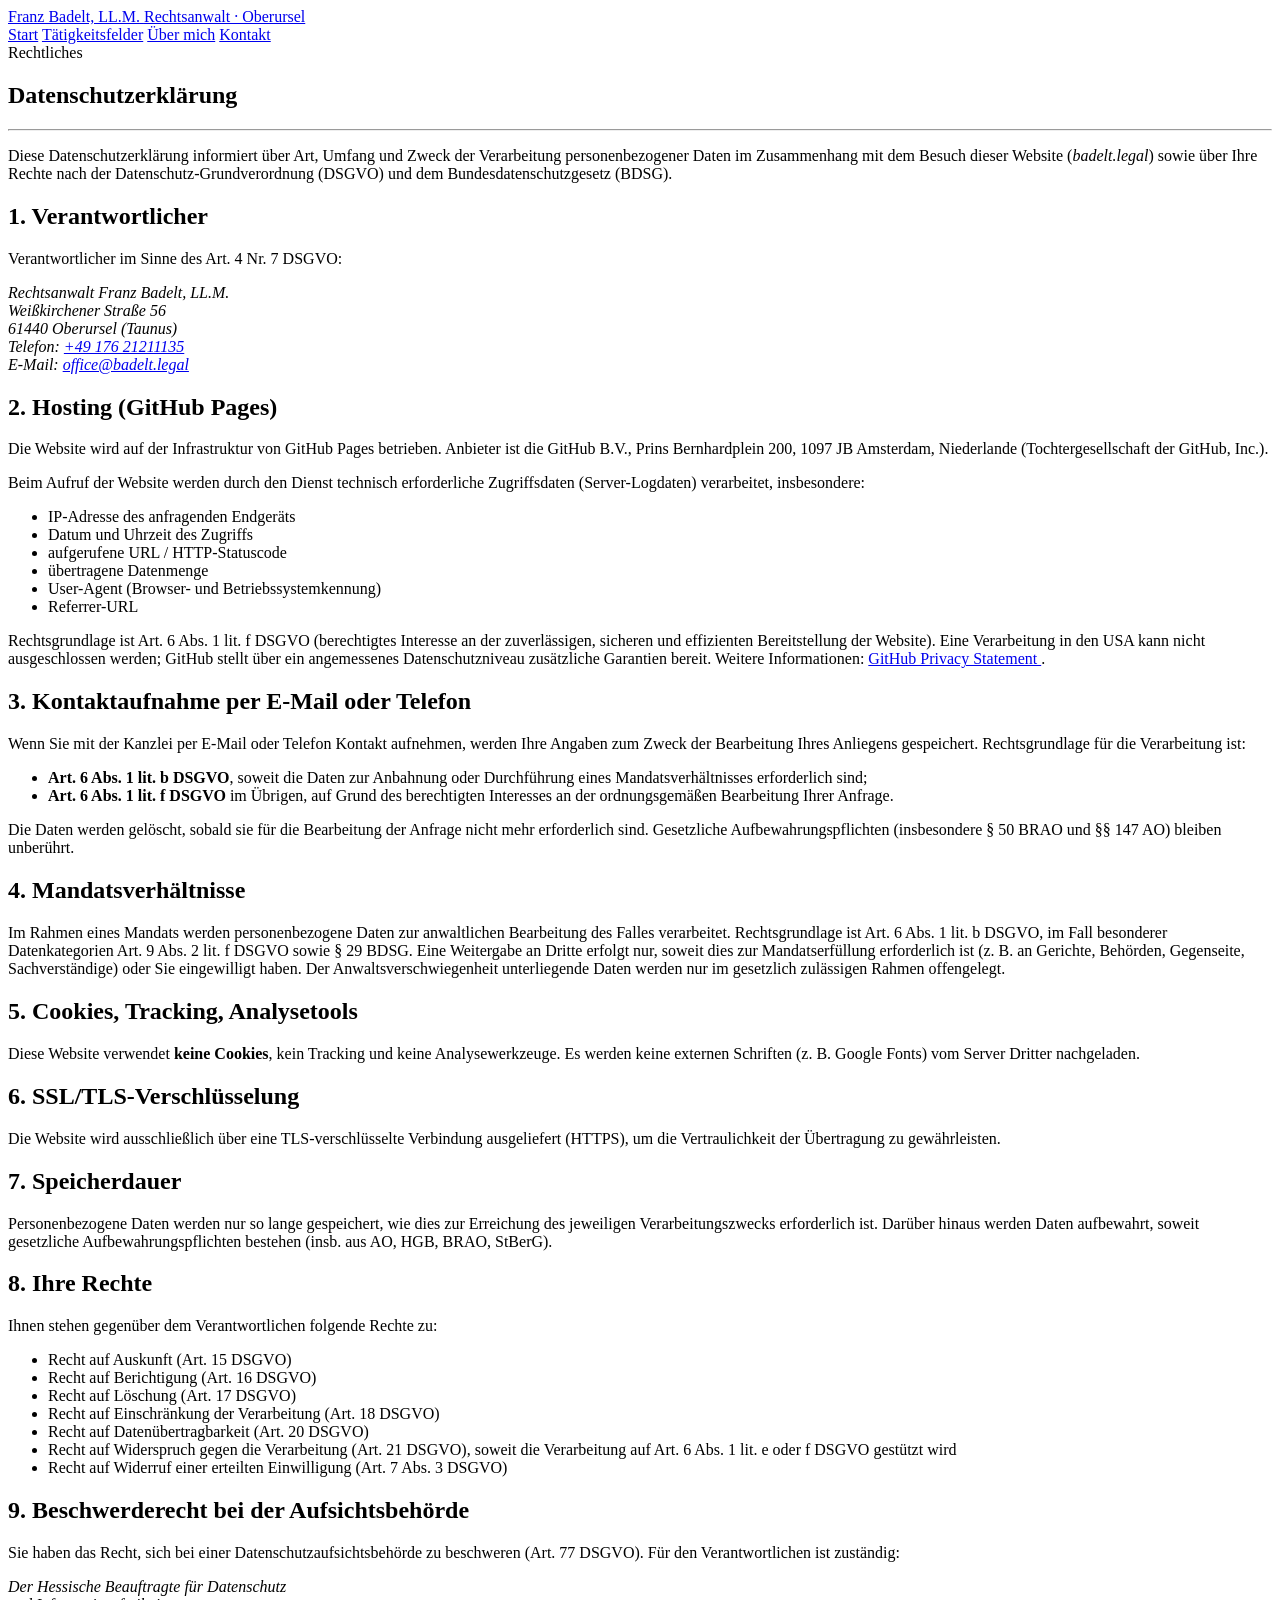
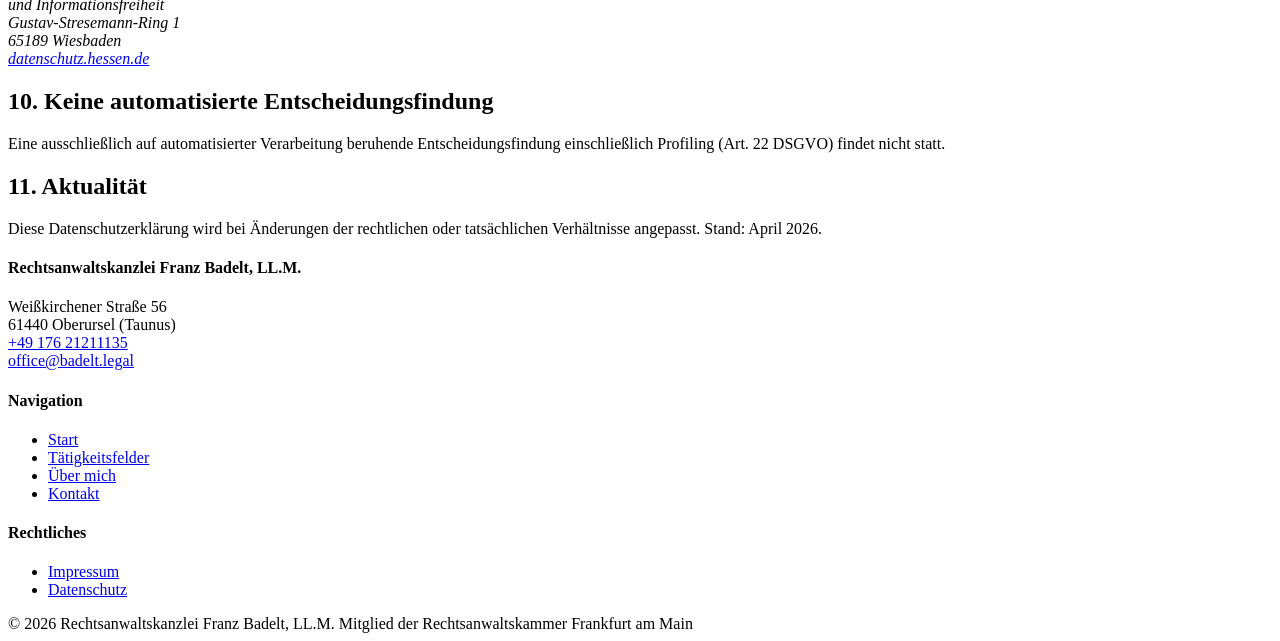
==== datenschutz.html @ c459e948 "initial commit" ====
<!DOCTYPE html>
<html lang="de">
<head>
    <meta charset="UTF-8">
    <meta name="viewport" content="width=device-width, initial-scale=1.0">
    <title>Datenschutz &ndash; Rechtsanwaltskanzlei Franz Badelt, LL.M.</title>
    <meta name="description" content="Informationen zur Verarbeitung personenbezogener Daten bei Besuch und Nutzung der Website badelt.legal gemäß Art. 13, 14 DSGVO.">
    <meta name="robots" content="noindex, follow">
    <link rel="canonical" href="https://badelt.legal/datenschutz.html">
    <link rel="stylesheet" href="css/style.css">
</head>
<body>

<header class="site-header">
    <div class="container site-header__inner">
        <a class="brand" href="index.html" aria-label="Startseite Rechtsanwaltskanzlei Franz Badelt">
            <span class="brand__name">Franz Badelt, LL.M.</span>
            <span class="brand__sub">Rechtsanwalt &middot; Oberursel</span>
        </a>
        <nav class="nav" aria-label="Hauptnavigation">
            <a href="index.html">Start</a>
            <a href="leistungen.html">Tätigkeitsfelder</a>
            <a href="ueber-mich.html">Über mich</a>
            <a href="kontakt.html">Kontakt</a>
        </nav>
    </div>
</header>

<main>

<section class="section">
    <div class="container">

        <div class="prose">
            <span class="eyebrow">Rechtliches</span>
            <h1>Datenschutzerklärung</h1>
            <hr class="divider" aria-hidden="true">
            <p>
                Diese Datenschutzerklärung informiert über Art, Umfang und Zweck der
                Verarbeitung personenbezogener Daten im Zusammenhang mit dem Besuch
                dieser Website (<em>badelt.legal</em>) sowie über Ihre Rechte nach
                der Datenschutz-Grundverordnung (DSGVO) und dem
                Bundesdatenschutzgesetz (BDSG).
            </p>

            <h2>1. Verantwortlicher</h2>
            <p>
                Verantwortlicher im Sinne des Art. 4 Nr. 7 DSGVO:
            </p>
            <address>
                Rechtsanwalt Franz Badelt, LL.M.<br>
                Weißkirchener Straße 56<br>
                61440 Oberursel (Taunus)<br>
                Telefon: <a href="tel:+4917621211135">+49&nbsp;176&nbsp;21211135</a><br>
                E-Mail: <a href="mailto:office@badelt.legal">office@badelt.legal</a>
            </address>

            <h2>2. Hosting (GitHub Pages)</h2>
            <p>
                Die Website wird auf der Infrastruktur von GitHub Pages betrieben.
                Anbieter ist die GitHub B.V., Prins Bernhardplein 200, 1097 JB Amsterdam,
                Niederlande (Tochter&shy;gesellschaft der GitHub, Inc.).
            </p>
            <p>
                Beim Aufruf der Website werden durch den Dienst technisch
                erforderliche Zugriffs&shy;daten (Server-Logdaten) verarbeitet,
                insbesondere:
            </p>
            <ul>
                <li>IP-Adresse des anfragenden Endgeräts</li>
                <li>Datum und Uhrzeit des Zugriffs</li>
                <li>aufgerufene URL / HTTP-Statuscode</li>
                <li>übertragene Datenmenge</li>
                <li>User-Agent (Browser- und Betriebssystem&shy;kennung)</li>
                <li>Referrer-URL</li>
            </ul>
            <p>
                Rechtsgrundlage ist Art. 6 Abs. 1 lit. f DSGVO
                (berechtigtes Interesse an der zuverlässigen, sicheren und
                effizienten Bereitstellung der Website). Eine Verarbeitung in den
                USA kann nicht ausgeschlossen werden; GitHub stellt über ein
                angemessenes Datenschutz&shy;niveau zusätzliche Garantien bereit.
                Weitere Informationen:
                <a href="https://docs.github.com/site-policy/privacy-policies/github-general-privacy-statement" rel="noopener">
                    GitHub Privacy Statement
                </a>.
            </p>

            <h2>3. Kontaktaufnahme per E-Mail oder Telefon</h2>
            <p>
                Wenn Sie mit der Kanzlei per E-Mail oder Telefon Kontakt aufnehmen,
                werden Ihre Angaben zum Zweck der Bearbeitung Ihres Anliegens
                gespeichert. Rechtsgrundlage für die Verarbeitung ist:
            </p>
            <ul>
                <li>
                    <strong>Art. 6 Abs. 1 lit. b DSGVO</strong>, soweit die Daten zur
                    Anbahnung oder Durchführung eines Mandats&shy;verhältnisses
                    erforderlich sind;
                </li>
                <li>
                    <strong>Art. 6 Abs. 1 lit. f DSGVO</strong> im Übrigen, auf Grund
                    des berechtigten Interesses an der ordnungs&shy;gemäßen Bearbeitung
                    Ihrer Anfrage.
                </li>
            </ul>
            <p>
                Die Daten werden gelöscht, sobald sie für die Bearbeitung der
                Anfrage nicht mehr erforderlich sind. Gesetzliche Aufbewahrungs&shy;pflichten
                (insbesondere § 50 BRAO und §§ 147 AO) bleiben unberührt.
            </p>

            <h2>4. Mandats&shy;verhältnisse</h2>
            <p>
                Im Rahmen eines Mandats werden personenbezogene Daten zur
                anwaltlichen Bearbeitung des Falles verarbeitet. Rechtsgrundlage ist
                Art. 6 Abs. 1 lit. b DSGVO, im Fall besonderer Datenkategorien
                Art. 9 Abs. 2 lit. f DSGVO sowie § 29 BDSG. Eine Weitergabe an
                Dritte erfolgt nur, soweit dies zur Mandats&shy;erfüllung erforderlich
                ist (z.&nbsp;B. an Gerichte, Behörden, Gegenseite, Sachverständige)
                oder Sie eingewilligt haben. Der Anwaltsverschwiegenheit
                unterliegende Daten werden nur im gesetzlich zulässigen Rahmen
                offengelegt.
            </p>

            <h2>5. Cookies, Tracking, Analysetools</h2>
            <p>
                Diese Website verwendet <strong>keine Cookies</strong>, kein Tracking
                und keine Analyse&shy;werkzeuge. Es werden keine externen Schriften
                (z.&nbsp;B. Google Fonts) vom Server Dritter nachgeladen.
            </p>

            <h2>6. SSL/TLS-Verschlüsselung</h2>
            <p>
                Die Website wird ausschließlich über eine TLS-verschlüsselte
                Verbindung ausgeliefert (HTTPS), um die Vertraulichkeit der
                Übertragung zu gewährleisten.
            </p>

            <h2>7. Speicherdauer</h2>
            <p>
                Personenbezogene Daten werden nur so lange gespeichert, wie dies
                zur Erreichung des jeweiligen Verarbeitungs&shy;zwecks erforderlich ist.
                Darüber hinaus werden Daten aufbewahrt, soweit gesetzliche
                Aufbewahrungs&shy;pflichten bestehen (insb. aus AO, HGB, BRAO, StBerG).
            </p>

            <h2>8. Ihre Rechte</h2>
            <p>
                Ihnen stehen gegenüber dem Verantwortlichen folgende Rechte zu:
            </p>
            <ul>
                <li>Recht auf Auskunft (Art. 15 DSGVO)</li>
                <li>Recht auf Berichtigung (Art. 16 DSGVO)</li>
                <li>Recht auf Löschung (Art. 17 DSGVO)</li>
                <li>Recht auf Einschränkung der Verarbeitung (Art. 18 DSGVO)</li>
                <li>Recht auf Datenübertragbarkeit (Art. 20 DSGVO)</li>
                <li>
                    Recht auf Widerspruch gegen die Verarbeitung (Art. 21 DSGVO),
                    soweit die Verarbeitung auf Art. 6 Abs. 1 lit. e oder f DSGVO
                    gestützt wird
                </li>
                <li>Recht auf Widerruf einer erteilten Einwilligung (Art. 7 Abs. 3 DSGVO)</li>
            </ul>

            <h2>9. Beschwerderecht bei der Aufsichtsbehörde</h2>
            <p>
                Sie haben das Recht, sich bei einer Datenschutz&shy;aufsichts&shy;behörde
                zu beschweren (Art. 77 DSGVO). Für den Verantwortlichen ist
                zuständig:
            </p>
            <address>
                Der Hessische Beauftragte für Datenschutz<br>
                und Informationsfreiheit<br>
                Gustav-Stresemann-Ring 1<br>
                65189 Wiesbaden<br>
                <a href="https://datenschutz.hessen.de" rel="noopener">datenschutz.hessen.de</a>
            </address>

            <h2>10. Keine automatisierte Entscheidungsfindung</h2>
            <p>
                Eine ausschließlich auf automatisierter Verarbeitung beruhende
                Entscheidungs&shy;findung einschließlich Profiling (Art. 22 DSGVO)
                findet nicht statt.
            </p>

            <h2>11. Aktualität</h2>
            <p>
                Diese Datenschutz&shy;erklärung wird bei Änderungen der rechtlichen
                oder tatsächlichen Verhältnisse angepasst. Stand:
                April&nbsp;2026.
            </p>

        </div>

    </div>
</section>

</main>

<footer class="site-footer">
    <div class="container">
        <div class="footer-grid">
            <div>
                <h4>Rechtsanwaltskanzlei Franz Badelt, LL.M.</h4>
                <p>
                    Weißkirchener Straße 56<br>
                    61440 Oberursel (Taunus)<br>
                    <a href="tel:+4917621211135">+49 176 21211135</a><br>
                    <a href="mailto:office@badelt.legal">office@badelt.legal</a>
                </p>
            </div>
            <div>
                <h4>Navigation</h4>
                <ul>
                    <li><a href="index.html">Start</a></li>
                    <li><a href="leistungen.html">Tätigkeitsfelder</a></li>
                    <li><a href="ueber-mich.html">Über mich</a></li>
                    <li><a href="kontakt.html">Kontakt</a></li>
                </ul>
            </div>
            <div>
                <h4>Rechtliches</h4>
                <ul>
                    <li><a href="impressum.html">Impressum</a></li>
                    <li><a href="datenschutz.html">Datenschutz</a></li>
                </ul>
            </div>
        </div>
        <div class="copyright">
            <span>&copy; <span id="year">2026</span> Rechtsanwaltskanzlei Franz Badelt, LL.M.</span>
            <span>Mitglied der Rechtsanwaltskammer Frankfurt am Main</span>
        </div>
    </div>
</footer>

<script>
    document.getElementById('year').textContent = new Date().getFullYear();
</script>

</body>
</html>
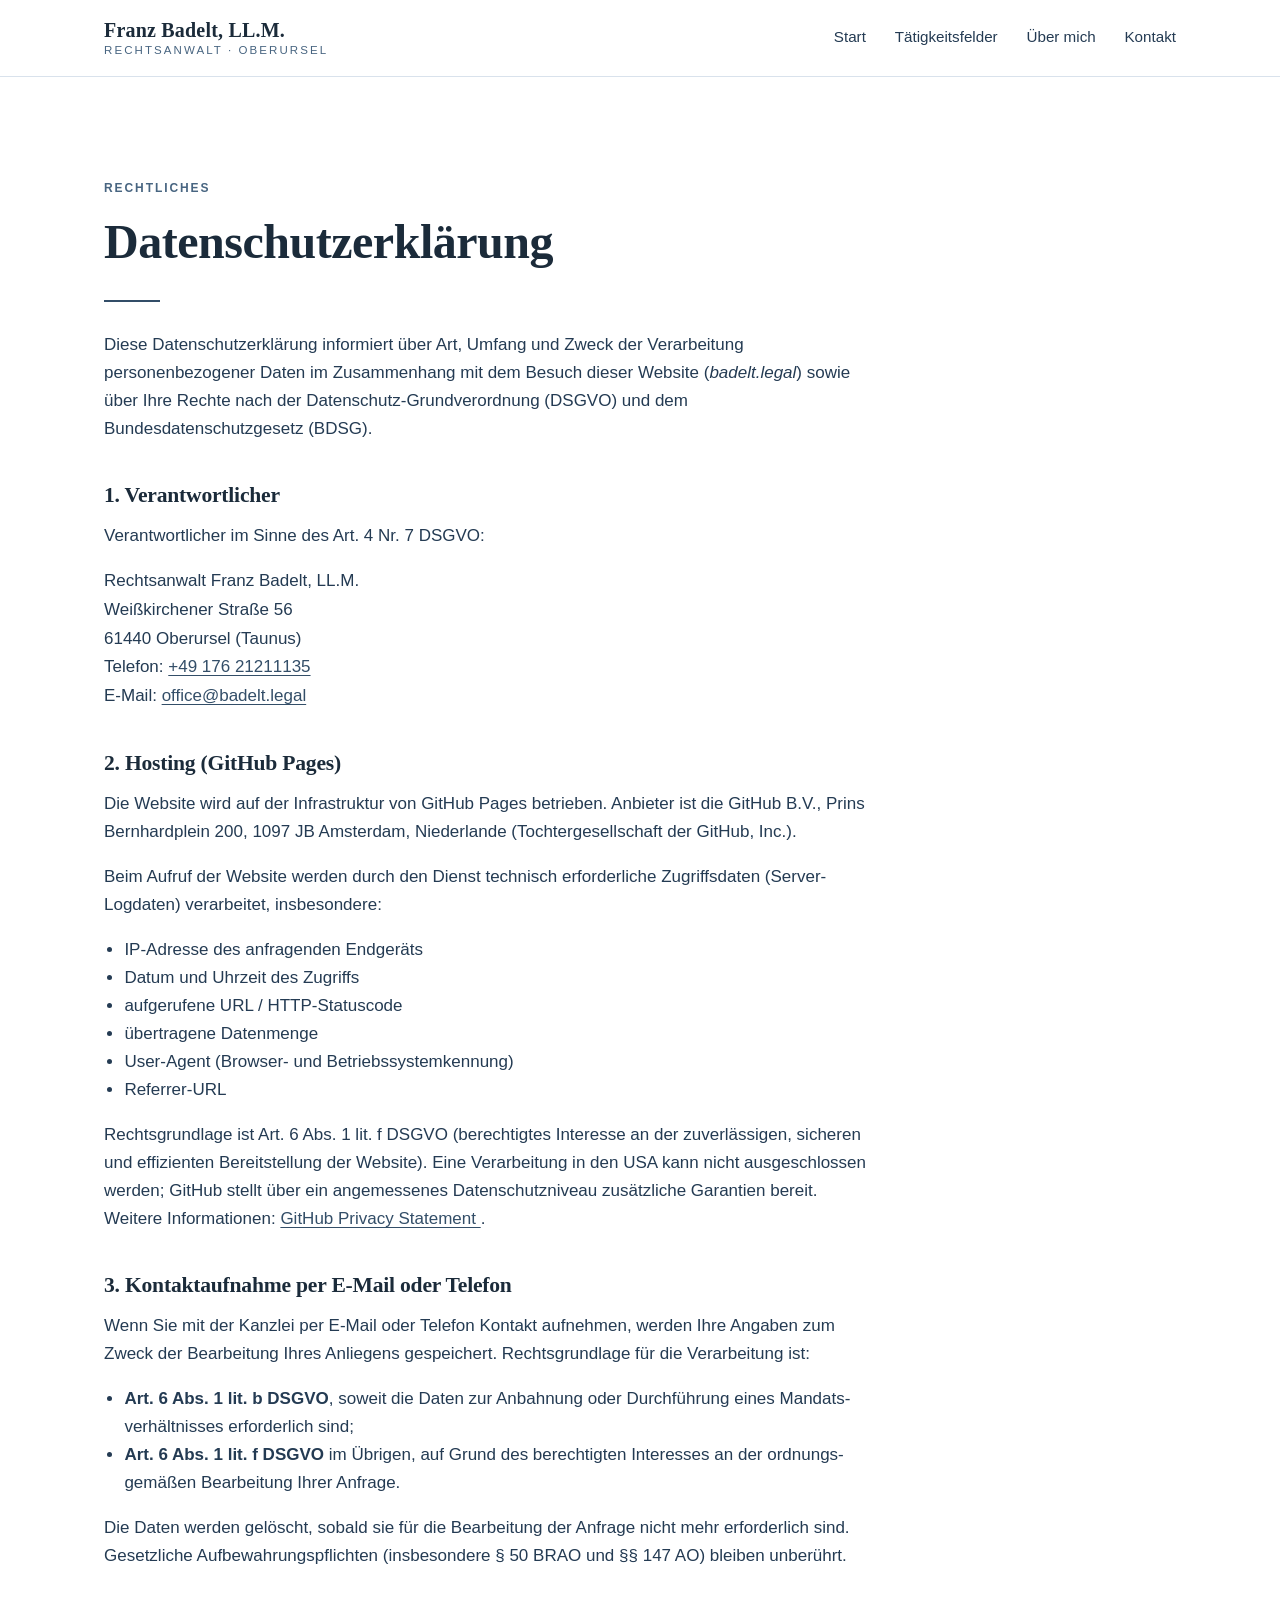
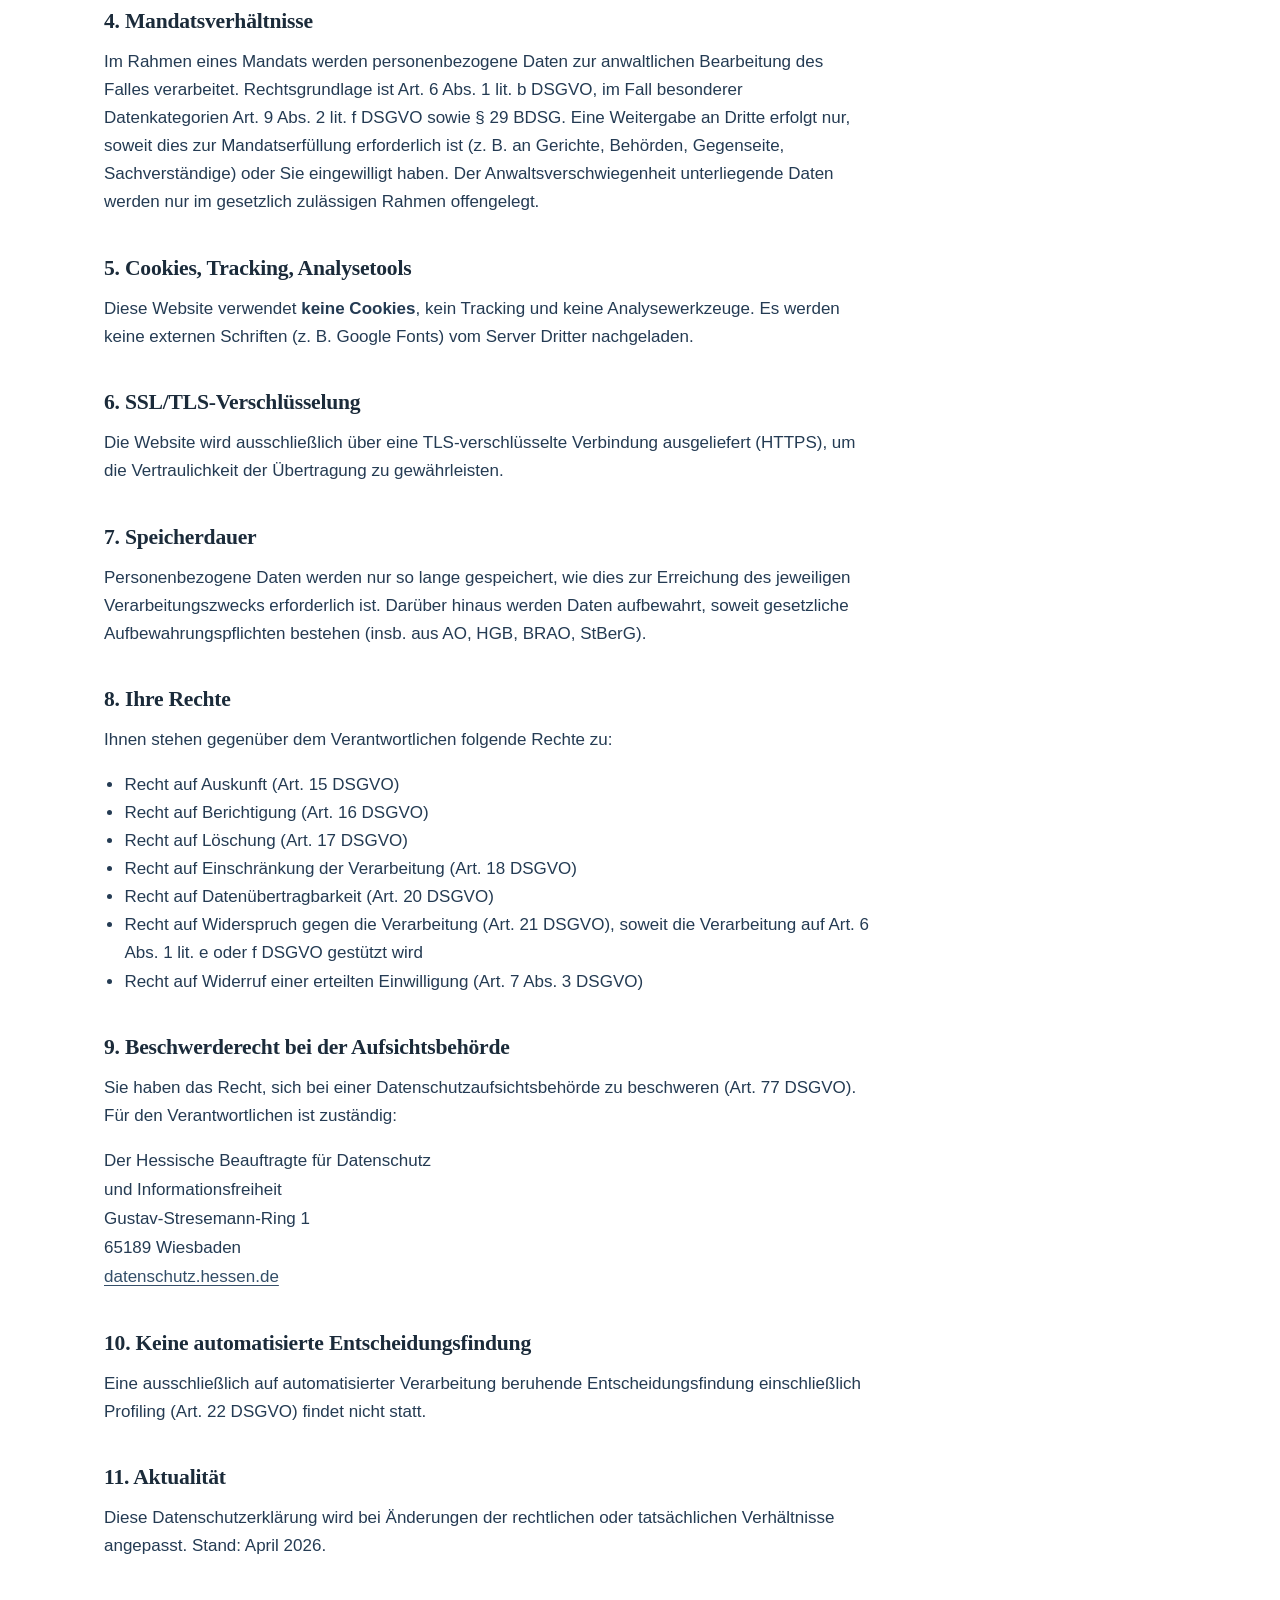
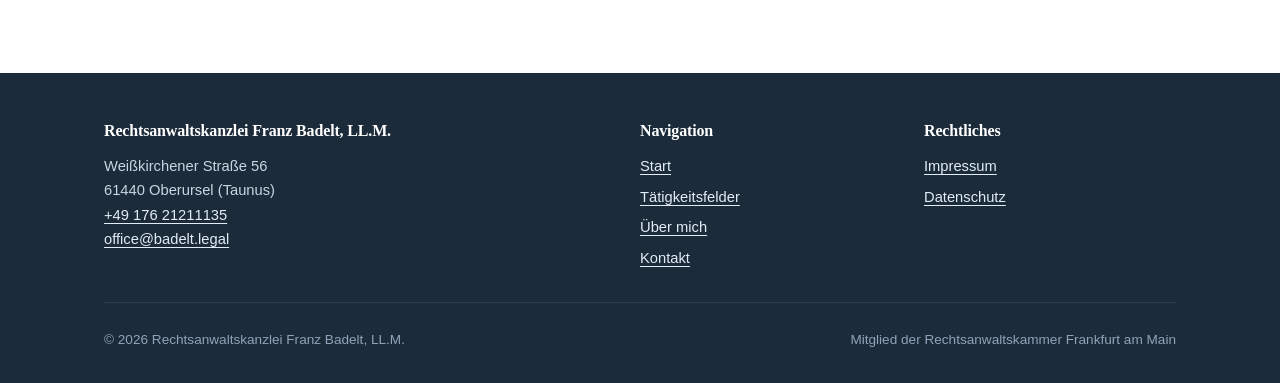
==== commit 5861c418: "Add files via upload" ====
--- a/datenschutz.html
+++ b/datenschutz.html
@@ -7,6 +7,7 @@
     <meta name="description" content="Informationen zur Verarbeitung personenbezogener Daten bei Besuch und Nutzung der Website badelt.legal gemäß Art. 13, 14 DSGVO.">
     <meta name="robots" content="noindex, follow">
     <link rel="canonical" href="https://badelt.legal/datenschutz.html">
+    <link rel="icon" href="favicon.svg" type="image/svg+xml">
     <link rel="stylesheet" href="css/style.css">
 </head>
 <body>
--- a/css/style.css
+++ b/css/style.css
@@ -0,0 +1,581 @@
+/* ============================================================
+   Rechtsanwaltskanzlei Franz Badelt, LL.M. — Styles
+   Farbwelt: Stahl-/Graublau, System-Fonts (kein externer Font-Loader)
+   ============================================================ */
+
+:root {
+    --color-primary: #334e68;
+    --color-primary-dark: #243b53;
+    --color-primary-darker: #1b2b3a;
+    --color-primary-light: #486581;
+    --color-accent: #627d98;
+    --color-bg: #ffffff;
+    --color-bg-alt: #f7f9fb;
+    --color-bg-dark: #1b2b3a;
+    --color-text: #243b53;
+    --color-text-muted: #627d98;
+    --color-border: #d9e2ec;
+    --color-line: #bcccdc;
+
+    --font-serif: Georgia, "Times New Roman", Times, serif;
+    --font-sans: -apple-system, BlinkMacSystemFont, "Segoe UI", Roboto,
+        "Helvetica Neue", Arial, sans-serif;
+
+    --container: 1120px;
+    --radius: 2px;
+    --transition: 180ms ease;
+
+    --shadow-sm: 0 1px 2px rgba(27, 43, 58, 0.06);
+    --shadow-md: 0 6px 24px rgba(27, 43, 58, 0.08);
+}
+
+/* ---------- Reset ---------- */
+*,
+*::before,
+*::after {
+    box-sizing: border-box;
+}
+
+html {
+    scroll-behavior: smooth;
+    -webkit-text-size-adjust: 100%;
+}
+
+body {
+    margin: 0;
+    font-family: var(--font-sans);
+    font-size: 17px;
+    line-height: 1.65;
+    color: var(--color-text);
+    background: var(--color-bg);
+    -webkit-font-smoothing: antialiased;
+    text-rendering: optimizeLegibility;
+}
+
+img {
+    max-width: 100%;
+    height: auto;
+    display: block;
+}
+
+a {
+    color: var(--color-primary);
+    text-decoration-thickness: 1px;
+    text-underline-offset: 3px;
+    transition: color var(--transition);
+}
+
+a:hover,
+a:focus {
+    color: var(--color-primary-darker);
+}
+
+h1,
+h2,
+h3,
+h4 {
+    font-family: var(--font-serif);
+    color: var(--color-primary-darker);
+    font-weight: 600;
+    line-height: 1.25;
+    letter-spacing: -0.01em;
+    margin: 0 0 0.6em;
+}
+
+h1 {
+    font-size: clamp(2rem, 4.5vw, 3rem);
+}
+
+h2 {
+    font-size: clamp(1.6rem, 3vw, 2.1rem);
+}
+
+h3 {
+    font-size: 1.2rem;
+    letter-spacing: 0.01em;
+}
+
+p {
+    margin: 0 0 1em;
+}
+
+ul {
+    margin: 0 0 1em;
+    padding-left: 1.2em;
+}
+
+/* ---------- Utilities ---------- */
+.container {
+    width: 100%;
+    max-width: var(--container);
+    margin-inline: auto;
+    padding-inline: 1.5rem;
+}
+
+.eyebrow {
+    display: inline-block;
+    font-family: var(--font-sans);
+    font-size: 0.75rem;
+    font-weight: 600;
+    letter-spacing: 0.16em;
+    text-transform: uppercase;
+    color: var(--color-primary-light);
+    margin-bottom: 0.8rem;
+}
+
+.lead {
+    font-size: 1.15rem;
+    color: var(--color-text);
+    max-width: 58ch;
+}
+
+.divider {
+    width: 56px;
+    height: 2px;
+    background: var(--color-primary);
+    border: 0;
+    margin: 1.2rem 0 1.8rem;
+}
+
+/* ---------- Header / Nav ---------- */
+.site-header {
+    position: sticky;
+    top: 0;
+    z-index: 40;
+    background: rgba(255, 255, 255, 0.96);
+    backdrop-filter: saturate(180%) blur(8px);
+    border-bottom: 1px solid var(--color-border);
+}
+
+.site-header__inner {
+    display: flex;
+    align-items: center;
+    justify-content: space-between;
+    gap: 2rem;
+    min-height: 76px;
+}
+
+.brand {
+    text-decoration: none;
+    color: var(--color-primary-darker);
+    display: flex;
+    flex-direction: column;
+    line-height: 1.15;
+}
+
+.brand__name {
+    font-family: var(--font-serif);
+    font-size: 1.25rem;
+    font-weight: 600;
+    letter-spacing: 0.01em;
+}
+
+.brand__sub {
+    font-family: var(--font-sans);
+    font-size: 0.72rem;
+    text-transform: uppercase;
+    letter-spacing: 0.18em;
+    color: var(--color-primary-light);
+    margin-top: 2px;
+}
+
+.nav {
+    display: flex;
+    gap: 1.8rem;
+    flex-wrap: wrap;
+}
+
+.nav a {
+    font-family: var(--font-sans);
+    font-size: 0.95rem;
+    text-decoration: none;
+    color: var(--color-primary-dark);
+    padding: 0.4rem 0;
+    border-bottom: 2px solid transparent;
+    transition: border-color var(--transition), color var(--transition);
+}
+
+.nav a:hover,
+.nav a.is-active {
+    color: var(--color-primary-darker);
+    border-bottom-color: var(--color-primary);
+}
+
+/* ---------- Hero ---------- */
+.hero {
+    position: relative;
+    background:
+        linear-gradient(180deg, #f7f9fb 0%, #ffffff 100%);
+    border-bottom: 1px solid var(--color-border);
+    overflow: hidden;
+}
+
+.hero::before {
+    content: "";
+    position: absolute;
+    inset: 0;
+    background-image:
+        radial-gradient(circle at 85% 20%, rgba(51, 78, 104, 0.06), transparent 55%),
+        radial-gradient(circle at 10% 90%, rgba(51, 78, 104, 0.05), transparent 50%);
+    pointer-events: none;
+}
+
+.hero__inner {
+    position: relative;
+    padding: clamp(4rem, 10vw, 7rem) 0 clamp(4rem, 9vw, 6rem);
+    max-width: 52rem;
+}
+
+.hero h1 {
+    margin-bottom: 0.4em;
+}
+
+.hero .lead {
+    font-size: clamp(1.1rem, 1.6vw, 1.25rem);
+    color: var(--color-primary-dark);
+}
+
+.hero__actions {
+    display: flex;
+    gap: 1rem;
+    margin-top: 2rem;
+    flex-wrap: wrap;
+}
+
+/* ---------- Buttons ---------- */
+.btn {
+    display: inline-block;
+    font-family: var(--font-sans);
+    font-size: 0.95rem;
+    font-weight: 500;
+    letter-spacing: 0.02em;
+    padding: 0.85rem 1.6rem;
+    border-radius: var(--radius);
+    text-decoration: none;
+    border: 1px solid transparent;
+    transition: background var(--transition), color var(--transition),
+        border-color var(--transition), transform var(--transition);
+    cursor: pointer;
+}
+
+.btn--primary {
+    background: var(--color-primary);
+    color: #fff;
+    border-color: var(--color-primary);
+}
+
+.btn--primary:hover,
+.btn--primary:focus {
+    background: var(--color-primary-darker);
+    border-color: var(--color-primary-darker);
+    color: #fff;
+}
+
+.btn--ghost {
+    background: transparent;
+    color: var(--color-primary);
+    border-color: var(--color-line);
+}
+
+.btn--ghost:hover,
+.btn--ghost:focus {
+    border-color: var(--color-primary);
+    color: var(--color-primary-darker);
+}
+
+/* ---------- Sections ---------- */
+.section {
+    padding: clamp(3.5rem, 8vw, 6rem) 0;
+}
+
+.section--alt {
+    background: var(--color-bg-alt);
+    border-block: 1px solid var(--color-border);
+}
+
+.section__header {
+    max-width: 52rem;
+    margin-bottom: 3rem;
+}
+
+/* ---------- Service grid ---------- */
+.services {
+    display: grid;
+    grid-template-columns: repeat(auto-fit, minmax(260px, 1fr));
+    gap: 1.5rem;
+}
+
+.service {
+    background: #fff;
+    border: 1px solid var(--color-border);
+    border-top: 3px solid var(--color-primary);
+    padding: 2rem 1.8rem;
+    border-radius: var(--radius);
+    transition: box-shadow var(--transition), transform var(--transition);
+}
+
+.service:hover {
+    box-shadow: var(--shadow-md);
+    transform: translateY(-2px);
+}
+
+.service h3 {
+    margin-top: 0;
+    color: var(--color-primary-darker);
+}
+
+.service p {
+    color: var(--color-text-muted);
+    font-size: 0.97rem;
+    margin-bottom: 0;
+}
+
+.service__icon {
+    width: 36px;
+    height: 36px;
+    color: var(--color-primary);
+    margin-bottom: 1rem;
+}
+
+/* ---------- Two-column layout ---------- */
+.split {
+    display: grid;
+    grid-template-columns: 1fr;
+    gap: 3rem;
+    align-items: start;
+}
+
+@media (min-width: 860px) {
+    .split {
+        grid-template-columns: 5fr 7fr;
+        gap: 4rem;
+    }
+    .split--flip {
+        grid-template-columns: 7fr 5fr;
+    }
+}
+
+.portrait {
+    width: 100%;
+    max-width: 360px;
+    aspect-ratio: 4 / 5;
+    background: var(--color-bg-alt);
+    border: 1px solid var(--color-border);
+    border-radius: var(--radius);
+    object-fit: cover;
+    object-position: center top;
+    box-shadow: var(--shadow-md);
+}
+
+.portrait--placeholder {
+    display: flex;
+    align-items: center;
+    justify-content: center;
+    font-family: var(--font-serif);
+    font-size: 3rem;
+    color: var(--color-primary-light);
+    letter-spacing: 0.05em;
+}
+
+/* ---------- CV / Timeline ---------- */
+.cv {
+    list-style: none;
+    padding: 0;
+    margin: 0;
+    border-left: 2px solid var(--color-line);
+}
+
+.cv li {
+    position: relative;
+    padding: 0 0 1.4rem 1.8rem;
+}
+
+.cv li::before {
+    content: "";
+    position: absolute;
+    left: -7px;
+    top: 9px;
+    width: 12px;
+    height: 12px;
+    border-radius: 50%;
+    background: var(--color-primary);
+    border: 2px solid #fff;
+    box-shadow: 0 0 0 1px var(--color-primary);
+}
+
+.cv__period {
+    display: block;
+    font-size: 0.82rem;
+    font-weight: 600;
+    letter-spacing: 0.1em;
+    text-transform: uppercase;
+    color: var(--color-primary-light);
+    margin-bottom: 0.15rem;
+}
+
+.cv__title {
+    font-weight: 600;
+    color: var(--color-primary-darker);
+}
+
+.cv__org {
+    color: var(--color-text-muted);
+    font-size: 0.95rem;
+}
+
+/* ---------- Contact block ---------- */
+.contact-card {
+    background: #fff;
+    border: 1px solid var(--color-border);
+    padding: 2.2rem;
+    border-radius: var(--radius);
+    box-shadow: var(--shadow-sm);
+}
+
+.contact-list {
+    list-style: none;
+    padding: 0;
+    margin: 0;
+    display: grid;
+    gap: 1rem;
+}
+
+.contact-list li {
+    display: flex;
+    gap: 0.9rem;
+    align-items: flex-start;
+}
+
+.contact-list .label {
+    font-size: 0.78rem;
+    text-transform: uppercase;
+    letter-spacing: 0.14em;
+    color: var(--color-primary-light);
+    display: block;
+    margin-bottom: 0.15rem;
+    font-weight: 600;
+}
+
+.contact-list a {
+    font-weight: 500;
+}
+
+.icon {
+    width: 20px;
+    height: 20px;
+    flex-shrink: 0;
+    color: var(--color-primary);
+    margin-top: 4px;
+}
+
+/* ---------- Prose (for legal pages) ---------- */
+.prose {
+    max-width: 48rem;
+}
+
+.prose h2 {
+    margin-top: 2.4rem;
+    font-size: 1.35rem;
+}
+
+.prose h3 {
+    margin-top: 1.6rem;
+    font-size: 1.05rem;
+    font-family: var(--font-sans);
+    color: var(--color-primary-dark);
+    text-transform: uppercase;
+    letter-spacing: 0.08em;
+    font-weight: 600;
+}
+
+.prose p,
+.prose li {
+    color: var(--color-text);
+}
+
+.prose address {
+    font-style: normal;
+    line-height: 1.7;
+}
+
+/* ---------- Footer ---------- */
+.site-footer {
+    background: var(--color-bg-dark);
+    color: #c9d5e2;
+    padding: 3rem 0 2rem;
+    font-size: 0.92rem;
+}
+
+.site-footer a {
+    color: #e2ecf6;
+}
+
+.site-footer a:hover {
+    color: #ffffff;
+}
+
+.footer-grid {
+    display: grid;
+    grid-template-columns: 1fr;
+    gap: 2rem;
+    margin-bottom: 2rem;
+}
+
+@media (min-width: 700px) {
+    .footer-grid {
+        grid-template-columns: 2fr 1fr 1fr;
+    }
+}
+
+.footer-grid h4 {
+    color: #ffffff;
+    font-family: var(--font-serif);
+    font-size: 1rem;
+    margin: 0 0 0.8rem;
+}
+
+.footer-grid ul {
+    list-style: none;
+    padding: 0;
+    margin: 0;
+}
+
+.footer-grid li + li {
+    margin-top: 0.4rem;
+}
+
+.site-footer .copyright {
+    padding-top: 1.6rem;
+    border-top: 1px solid rgba(255, 255, 255, 0.08);
+    color: #8fa4b8;
+    font-size: 0.85rem;
+    display: flex;
+    flex-wrap: wrap;
+    gap: 0.8rem 2rem;
+    justify-content: space-between;
+}
+
+/* ---------- Small helpers ---------- */
+.sr-only {
+    position: absolute;
+    width: 1px;
+    height: 1px;
+    padding: 0;
+    margin: -1px;
+    overflow: hidden;
+    clip: rect(0, 0, 0, 0);
+    white-space: nowrap;
+    border: 0;
+}
+
+@media (max-width: 620px) {
+    .nav {
+        gap: 1.1rem;
+    }
+    .nav a {
+        font-size: 0.88rem;
+    }
+    .brand__sub {
+        display: none;
+    }
+}
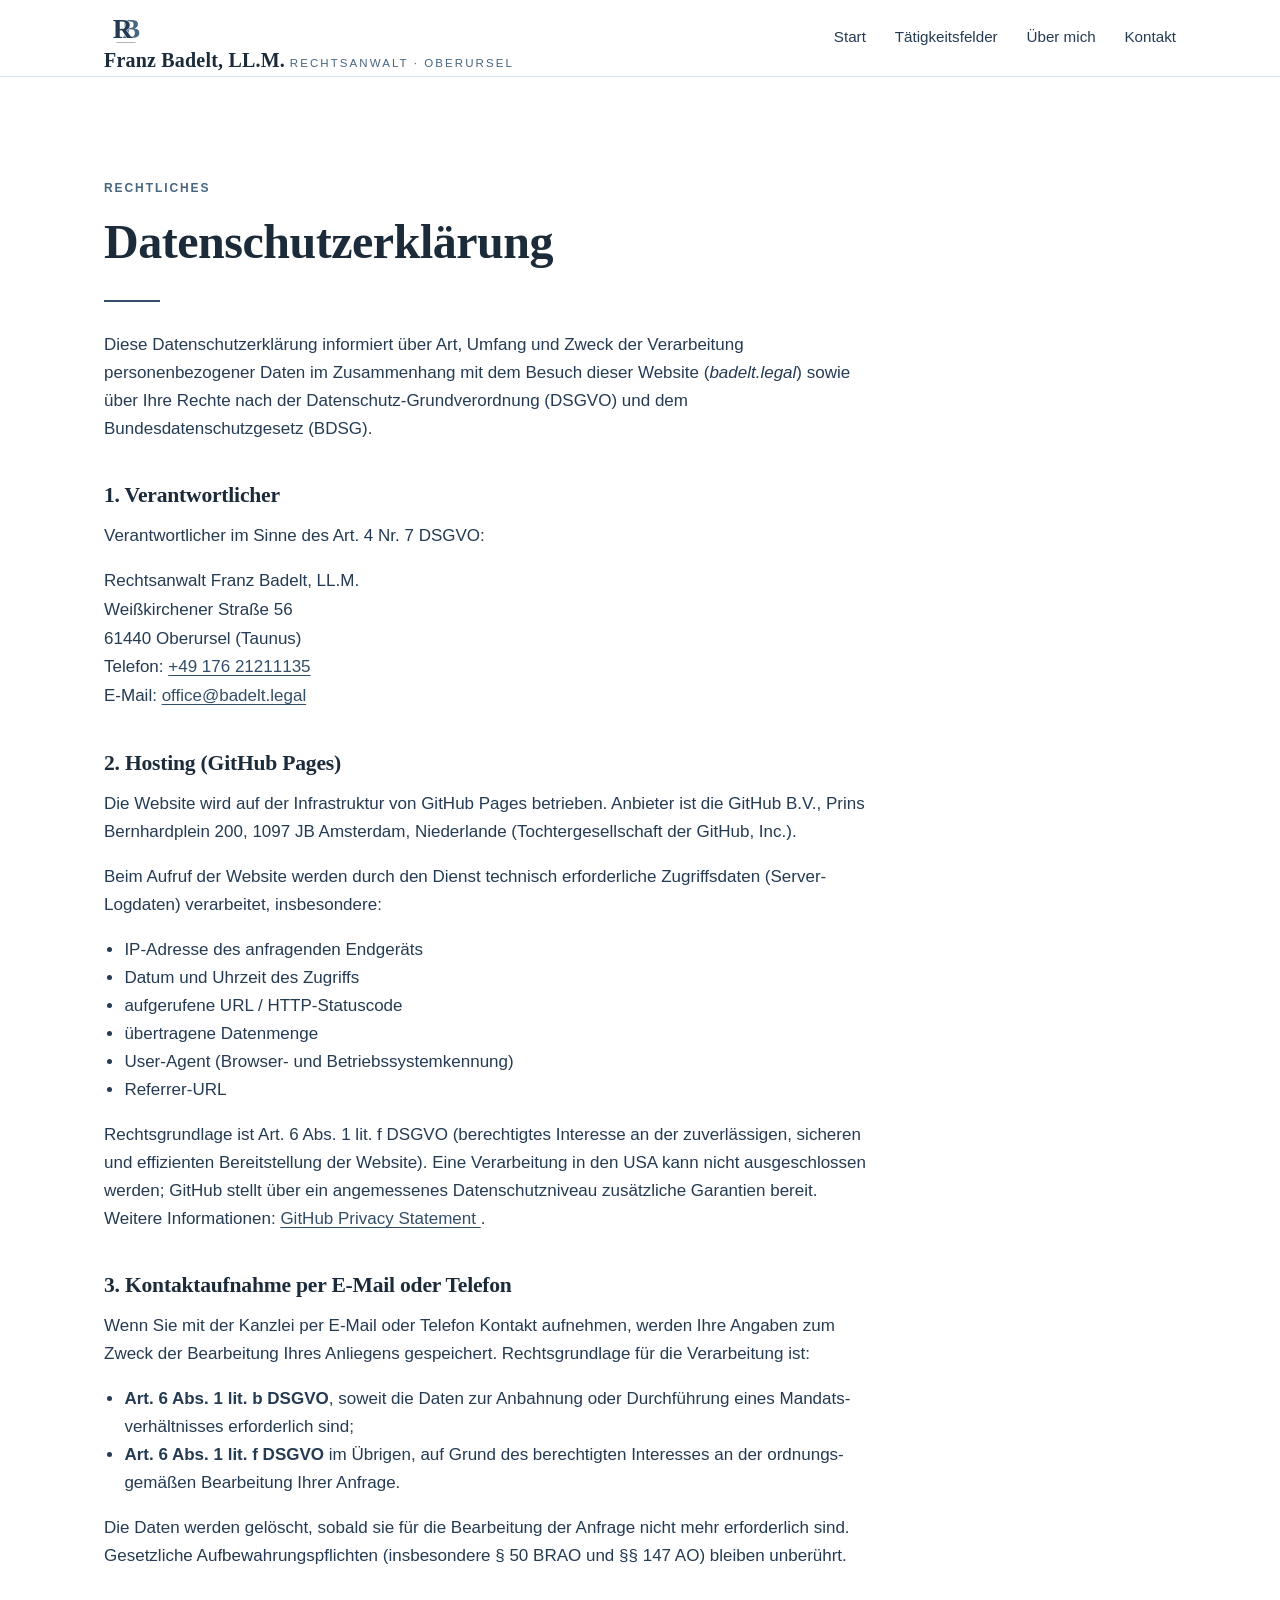
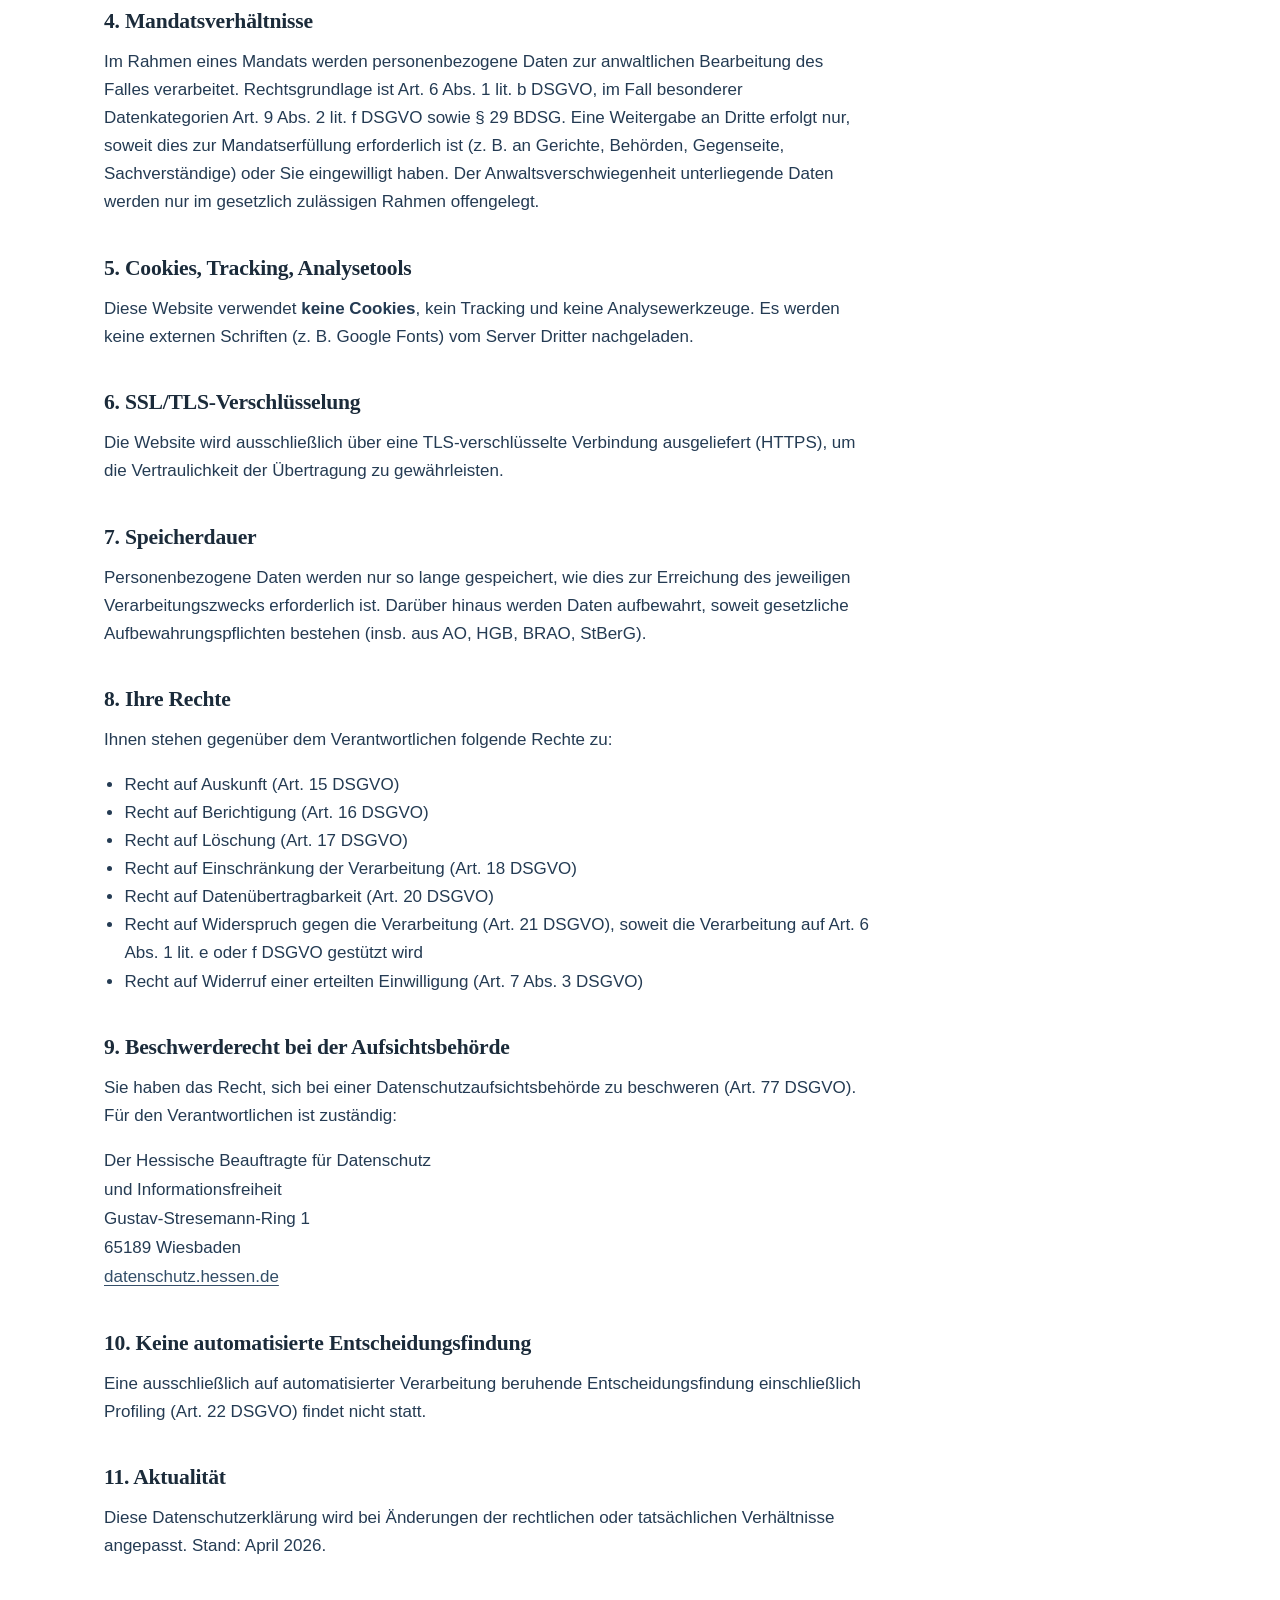
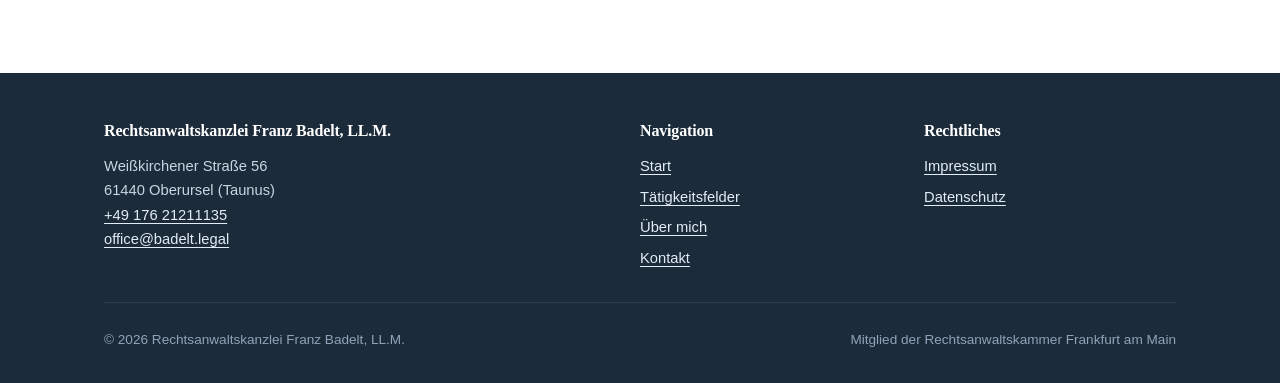
==== commit b1376ff8: "Add files via upload" ====
--- a/datenschutz.html
+++ b/datenschutz.html
@@ -15,8 +15,11 @@
 <header class="site-header">
     <div class="container site-header__inner">
         <a class="brand" href="index.html" aria-label="Startseite Rechtsanwaltskanzlei Franz Badelt">
-            <span class="brand__name">Franz Badelt, LL.M.</span>
-            <span class="brand__sub">Rechtsanwalt &middot; Oberursel</span>
+            <img class="brand__mark" src="logo.svg" alt="" width="44" height="44">
+            <span class="brand__text">
+                <span class="brand__name">Franz Badelt, LL.M.</span>
+                <span class="brand__sub">Rechtsanwalt &middot; Oberursel</span>
+            </span>
         </a>
         <nav class="nav" aria-label="Hauptnavigation">
             <a href="index.html">Start</a>
